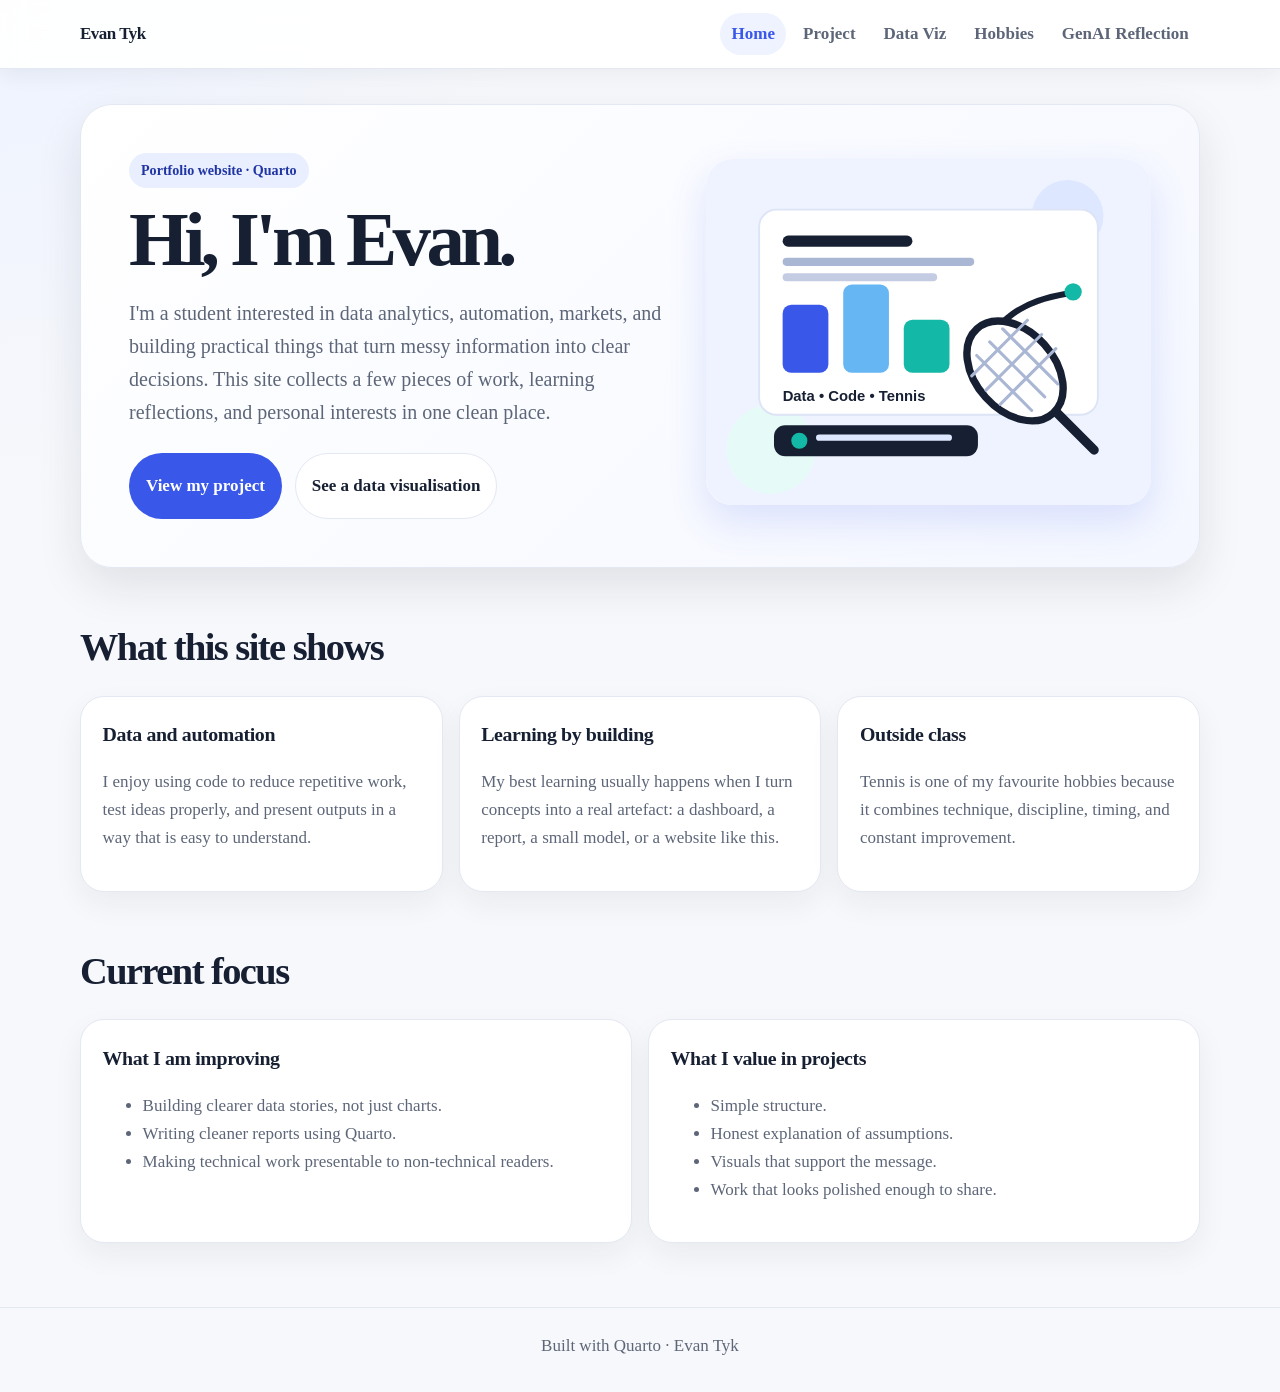
==== docs/docs/index.html @ 820c6ab3 "Add files via upload latest" ====
<!doctype html>
<html lang="en">
<head>
  <meta charset="utf-8">
  <meta name="viewport" content="width=device-width, initial-scale=1">
  <title>Home | Evan Tyk</title>
  <meta name="description" content="Portfolio website built with Quarto by Evan Tyk.">
  <style>
/* Portfolio website styling - inlined for GitHub Pages reliability */
:root {
  --bg: #f7f8fb;
  --surface: #ffffff;
  --surface-2: #f0f4ff;
  --text: #172033;
  --muted: #5d6678;
  --accent: #3957e8;
  --accent-2: #0f766e;
  --line: #e4e8f2;
  --shadow: 0 18px 45px rgba(23, 32, 51, 0.10);
  --radius: 24px;
}

body {
  margin: 0;
  background: radial-gradient(circle at top left, #eef3ff 0, transparent 32rem), var(--bg);
  color: var(--text);
  font-size: 17px;
  line-height: 1.65;
}

.navbar {
  box-shadow: 0 6px 20px rgba(23, 32, 51, 0.06);
}

.navbar-title {
  font-weight: 800;
  letter-spacing: -0.02em;
}

#title-block-header,
.quarto-title-block,
.quarto-title,
h1.title {
  display: none;
}

main.content {
  max-width: 1120px;
  margin: 0 auto;
  padding: 2.2rem 1.1rem 4rem;
}

a {
  color: var(--accent);
}

.hero {
  display: grid;
  grid-template-columns: minmax(0, 1.1fr) minmax(280px, 0.9fr);
  gap: 2rem;
  align-items: center;
  padding: 3rem;
  border-radius: 32px;
  background: linear-gradient(135deg, #ffffff 0%, #f4f7ff 100%);
  box-shadow: var(--shadow);
  border: 1px solid var(--line);
}

.eyebrow {
  display: inline-flex;
  align-items: center;
  gap: 0.45rem;
  padding: 0.35rem 0.75rem;
  border-radius: 999px;
  background: #e9efff;
  color: #2035a3;
  font-size: 0.88rem;
  font-weight: 700;
  margin-bottom: 1rem;
}

.hero h1 {
  margin: 0;
  font-size: clamp(2.4rem, 7vw, 4.8rem);
  line-height: 0.95;
  letter-spacing: -0.06em;
}

.hero .lead {
  margin: 1.25rem 0 0;
  color: var(--muted);
  font-size: clamp(1.05rem, 2.2vw, 1.25rem);
  max-width: 62ch;
}

.hero-visual img {
  width: 100%;
  height: auto;
  border-radius: 26px;
  box-shadow: 0 16px 38px rgba(57, 87, 232, 0.15);
}

.portfolio-button-row {
  display: flex;
  flex-wrap: wrap;
  gap: 0.8rem;
  margin-top: 1.5rem;
}

.portfolio-btn {
  display: inline-flex !important;
  align-items: center;
  justify-content: center;
  min-height: 44px;
  padding: 0.65rem 1rem;
  border-radius: 999px;
  text-decoration: none;
  font-weight: 800;
  border: 1px solid transparent;
}

.portfolio-btn-primary {
  color: #ffffff;
  background: var(--accent);
}

.portfolio-btn-outline {
  color: var(--text);
  background: #ffffff;
  border-color: var(--line);
}

.section-title {
  margin-top: 3rem;
  margin-bottom: 1rem;
  font-size: clamp(1.65rem, 4vw, 2.4rem);
  letter-spacing: -0.04em;
}

.portfolio-grid {
  display: grid !important;
  grid-template-columns: repeat(3, minmax(0, 1fr));
  gap: 1rem;
}

.portfolio-grid.portfolio-grid-two {
  grid-template-columns: repeat(2, minmax(0, 1fr));
}

.portfolio-card {
  display: block;
  box-sizing: border-box;
  padding: 1.35rem;
  border-radius: var(--radius);
  background: var(--surface);
  border: 1px solid var(--line);
  box-shadow: 0 12px 30px rgba(23, 32, 51, 0.06);
}

.portfolio-card h3 {
  margin-top: 0;
  margin-bottom: 0.35rem;
  letter-spacing: -0.02em;
}

.portfolio-card p,
.portfolio-card li {
  color: var(--muted);
}

.portfolio-page-header {
  padding: 2.4rem;
  border-radius: 30px;
  background: linear-gradient(135deg, #172033 0%, #263965 100%);
  color: #ffffff;
  box-shadow: var(--shadow);
  margin-bottom: 1.4rem;
}

.portfolio-page-header h1 {
  margin: 0;
  font-size: clamp(2.1rem, 6vw, 4rem);
  letter-spacing: -0.05em;
  line-height: 1;
}

.portfolio-page-header p {
  max-width: 70ch;
  color: #dbe4ff;
  margin-bottom: 0;
}

.portfolio-callout-box {
  padding: 1.2rem 1.35rem;
  border-radius: 20px;
  background: #eefcf9;
  border: 1px solid #c9f2ea;
  color: #134e4a;
  font-weight: 650;
}

.portfolio-timeline {
  display: grid;
  gap: 0.9rem;
}

.portfolio-timeline-item {
  display: grid;
  grid-template-columns: 120px minmax(0, 1fr);
  gap: 1rem;
  padding: 1rem;
  border-radius: 20px;
  background: var(--surface);
  border: 1px solid var(--line);
}

.portfolio-timeline-item strong {
  color: var(--accent);
}

.portfolio-viz-frame {
  padding: 1rem;
  border-radius: 28px;
  background: #ffffff;
  border: 1px solid var(--line);
  box-shadow: var(--shadow);
  overflow: hidden;
}

.portfolio-viz-frame img {
  width: 100%;
  height: auto;
  display: block;
}

.note {
  color: var(--muted);
  font-size: 0.95rem;
}

.portfolio-tag-list {
  display: flex;
  flex-wrap: wrap;
  gap: 0.55rem;
  margin-top: 1rem;
}

.portfolio-tag {
  border-radius: 999px;
  padding: 0.35rem 0.7rem;
  background: var(--surface-2);
  color: #293c8f;
  font-size: 0.9rem;
  font-weight: 700;
}

@media (max-width: 820px) {
  main.content {
    padding-top: 1.2rem;
  }

  .hero,
  .portfolio-grid,
  .portfolio-grid.portfolio-grid-two,
  .portfolio-timeline-item {
    grid-template-columns: 1fr;
  }

  .hero,
  .portfolio-page-header {
    padding: 1.5rem;
    border-radius: 24px;
  }

  .hero-visual {
    order: -1;
  }

  .portfolio-button-row {
    flex-direction: column;
  }

  .portfolio-btn {
    width: 100%;
  }
}
/* Static docs fallback navbar/footer styles */
.site-nav {
  position: sticky;
  top: 0;
  z-index: 20;
  background: rgba(255, 255, 255, 0.92);
  backdrop-filter: blur(12px);
  border-bottom: 1px solid var(--line);
  box-shadow: 0 6px 20px rgba(23, 32, 51, 0.06);
}
.nav-inner {
  max-width: 1120px;
  margin: 0 auto;
  padding: 0.8rem 1.1rem;
  display: flex;
  align-items: center;
  justify-content: space-between;
  gap: 1rem;
}
.brand {
  color: var(--text);
  font-weight: 900;
  text-decoration: none;
  letter-spacing: -0.03em;
}
.nav-links {
  display: flex;
  align-items: center;
  gap: 0.35rem;
  flex-wrap: wrap;
  justify-content: flex-end;
}
.nav-links a {
  color: var(--muted);
  text-decoration: none;
  font-weight: 750;
  padding: 0.45rem 0.7rem;
  border-radius: 999px;
}
.nav-links a.active,
.nav-links a:hover {
  color: var(--accent);
  background: #eef3ff;
}
.site-footer {
  text-align: center;
  color: var(--muted);
  border-top: 1px solid var(--line);
  padding: 1.5rem 1rem 2rem;
}
@media (max-width: 820px) {
  .nav-inner {
    align-items: flex-start;
    flex-direction: column;
  }
  .nav-links {
    justify-content: flex-start;
  }
}

  </style>
</head>
<body>
  <nav class="site-nav" aria-label="Main navigation">
    <div class="nav-inner">
      <a class="brand" href="index.html">Evan Tyk</a>
      <div class="nav-links"><a class="active" href="index.html">Home</a><a class="" href="project.html">Project</a><a class="" href="data-visualization.html">Data Viz</a><a class="" href="hobbies.html">Hobbies</a><a class="" href="genai-reflection.html">GenAI Reflection</a></div>
    </div>
  </nav>
  <main class="content">

<section class="hero">
  <div class="hero-copy">
    <span class="eyebrow">Portfolio website · Quarto</span>
    <h1>Hi, I'm Evan.</h1>
    <p class="lead">I'm a student interested in data analytics, automation, markets, and building practical things that turn messy information into clear decisions. This site collects a few pieces of work, learning reflections, and personal interests in one clean place.</p>
    <div class="portfolio-button-row">
      <a class="portfolio-btn portfolio-btn-primary" href="project.html">View my project</a>
      <a class="portfolio-btn portfolio-btn-outline" href="data-visualization.html">See a data visualisation</a>
    </div>
  </div>
  <div class="hero-visual"><img src="assets/profile-card.svg" alt="Illustration of data charts, code and tennis representing Evan's interests"></div>
</section>

<h2 class="section-title">What this site shows</h2>
<section class="portfolio-grid">
  <article class="portfolio-card"><h3>Data and automation</h3><p>I enjoy using code to reduce repetitive work, test ideas properly, and present outputs in a way that is easy to understand.</p></article>
  <article class="portfolio-card"><h3>Learning by building</h3><p>My best learning usually happens when I turn concepts into a real artefact: a dashboard, a report, a small model, or a website like this.</p></article>
  <article class="portfolio-card"><h3>Outside class</h3><p>Tennis is one of my favourite hobbies because it combines technique, discipline, timing, and constant improvement.</p></article>
</section>

<h2 class="section-title">Current focus</h2>
<section class="portfolio-grid portfolio-grid-two">
  <article class="portfolio-card"><h3>What I am improving</h3><ul><li>Building clearer data stories, not just charts.</li><li>Writing cleaner reports using Quarto.</li><li>Making technical work presentable to non-technical readers.</li></ul></article>
  <article class="portfolio-card"><h3>What I value in projects</h3><ul><li>Simple structure.</li><li>Honest explanation of assumptions.</li><li>Visuals that support the message.</li><li>Work that looks polished enough to share.</li></ul></article>
</section>

  </main>
  <footer class="site-footer">Built with Quarto · Evan Tyk</footer>
</body>
</html>
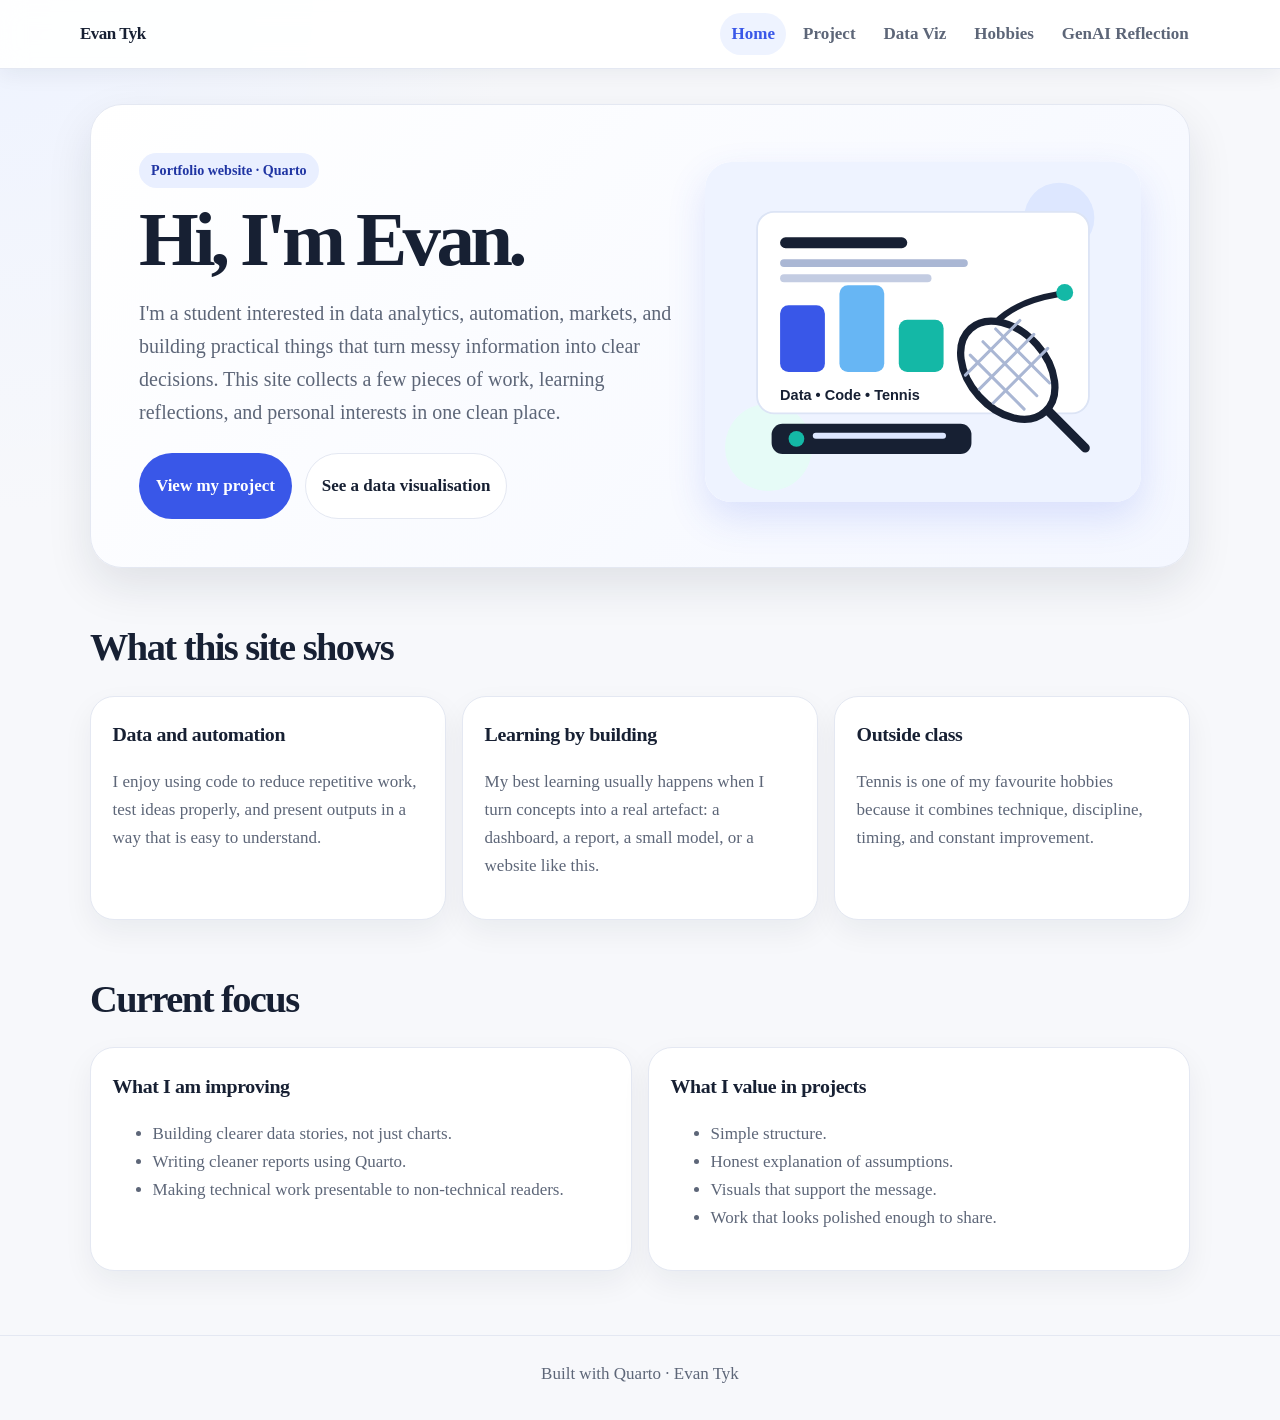
==== commit 0a5d0ae4: "Add files via upload new" ====
--- a/docs/docs/index.html
+++ b/docs/docs/index.html
@@ -344,7 +344,32 @@
   }
 }
 
-  </style>
+  
+/* stability patch */
+main.content, main {max-width: 1100px !important; margin: 0 auto !important; width: 100% !important;}
+.portfolio-grid, .portfolio-grid-two {
+ display:flex !important;
+ flex-wrap:wrap !important;
+ gap:1rem !important;
+ width:100% !important;
+ align-items:stretch !important;
+}
+.portfolio-grid > *, .portfolio-grid-two > * {
+ flex:1 1 300px !important;
+ min-width:280px !important;
+ width:auto !important;
+ max-width:100% !important;
+}
+.portfolio-card {
+ width:100% !important;
+ overflow-wrap:break-word !important;
+ word-break:normal !important;
+}
+@media (max-width:700px){
+ .portfolio-grid > *, .portfolio-grid-two > * {min-width:100% !important;}
+}
+
+</style>
 </head>
 <body>
   <nav class="site-nav" aria-label="Main navigation">
